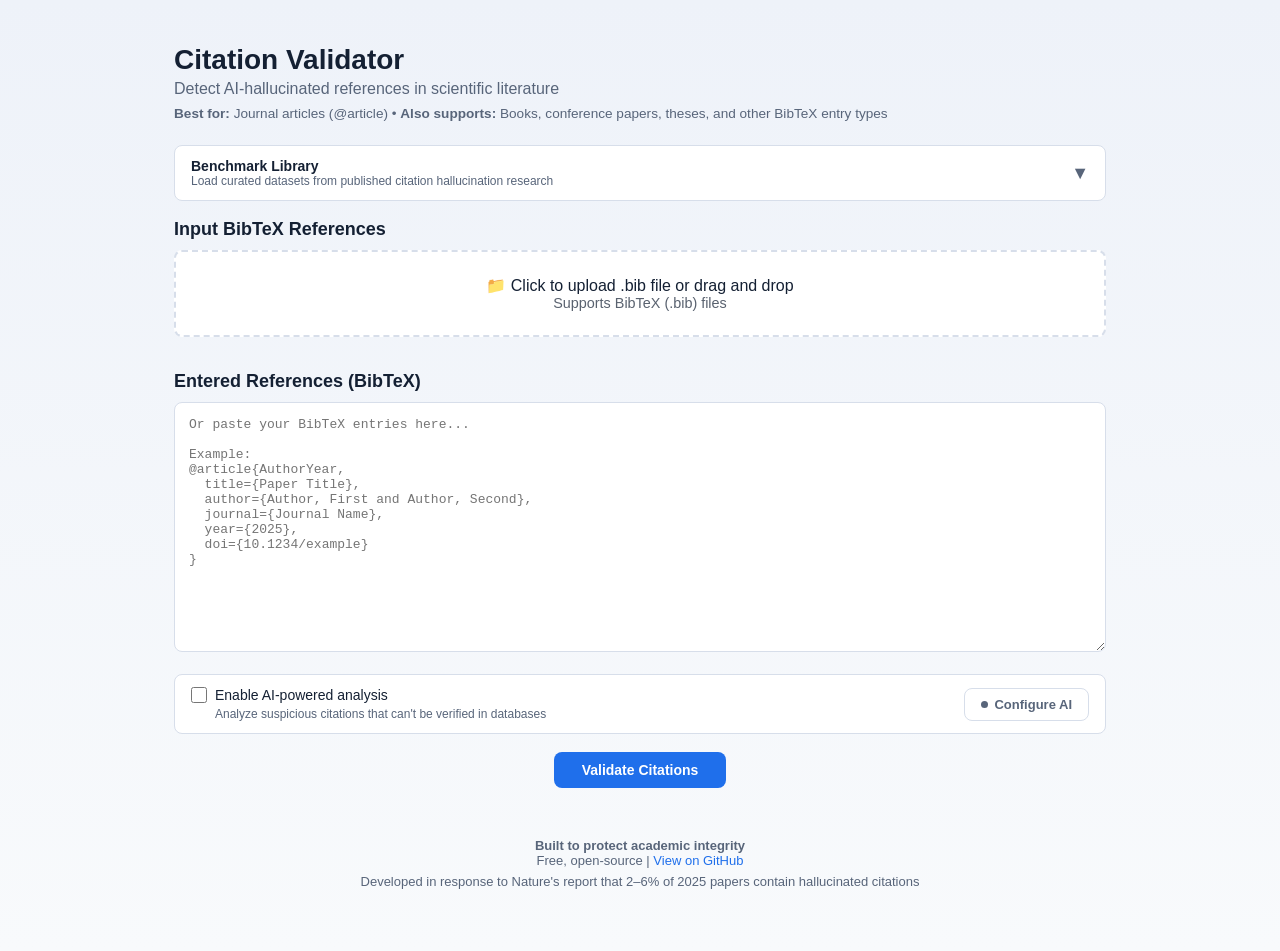
==== web/citation-validator.html @ 2ef559e7 "Clean up repository root Reorganize files into subdirectories: - docs/: ABSTRACT, RESEARCH_LOG, PROJ" ====
<!DOCTYPE html>
<html lang="en">
<head>
    <meta charset="UTF-8">
    <meta name="viewport" content="width=device-width, initial-scale=1.0">
    <title>Citation Validator - Detect AI-Hallucinated References</title>
    <style>
        :root {
            --bg: #f5f7fb;
            --card: #ffffff;
            --text: #142033;
            --muted: #58657a;
            --line: #d7deea;
            --primary: #1f6feb;
            --valid: #138a42;
            --warning: #8a5b00;
            --suspicious: #be2f2f;
            --invalid: #be2f2f;
        }
        
        * {
            margin: 0;
            padding: 0;
            box-sizing: border-box;
        }
        
        body {
            font-family: "Segoe UI", Tahoma, Geneva, Verdana, sans-serif;
            background: linear-gradient(180deg, #eef2f9 0%, #f8fafc 100%);
            color: var(--text);
            min-height: 100vh;
            padding: 20px;
        }
        
        .container {
            max-width: 980px;
            margin: 0 auto;
            padding: 24px;
        }
        
        header {
            margin-bottom: 24px;
        }
        
        header h1 {
            font-size: 28px;
            margin-bottom: 4px;
            color: var(--text);
        }
        
        header p {
            color: var(--muted);
            font-size: 1em;
        }
        
        .nature-badge {
            display: inline-block;
            background: var(--card);
            border: 1px solid var(--line);
            padding: 4px 12px;
            border-radius: 6px;
            margin-top: 8px;
            font-size: 0.85em;
            color: var(--muted);
        }
        
        .section {
            margin-bottom: 18px;
        }
        
        .section h2 {
            color: var(--text);
            margin-bottom: 10px;
            font-size: 18px;
        }
        
        textarea {
            width: 100%;
            min-height: 250px;
            padding: 14px;
            border: 1px solid var(--line);
            border-radius: 8px;
            font-family: 'Courier New', monospace;
            font-size: 13px;
            resize: vertical;
            transition: border-color 0.2s;
            background: var(--card);
        }
        
        textarea:focus {
            outline: none;
            border-color: var(--primary);
        }
        
        .file-upload {
            border: 2px dashed var(--line);
            border-radius: 8px;
            padding: 24px;
            text-align: center;
            cursor: pointer;
            transition: all 0.2s;
            margin-bottom: 14px;
            background: var(--card);
        }
        
        .file-upload:hover {
            border-color: var(--primary);
            background: #f0f4ff;
        }
        
        .file-upload input {
            display: none;
        }

        .file-status {
            margin: -6px 0 10px;
            font-size: 12px;
            color: var(--muted);
            min-height: 16px;
        }
        
        .button {
            background: var(--primary);
            color: white;
            border: none;
            padding: 10px 28px;
            border-radius: 8px;
            font-size: 14px;
            font-weight: 600;
            cursor: pointer;
            transition: background 0.2s;
        }
        
        .button:hover {
            background: #1a5cc7;
        }
        
        .button:active {
            background: #174ea6;
        }
        
        .button:disabled {
            opacity: 0.5;
            cursor: not-allowed;
        }
        
        /* AI Settings Button */
        .ai-settings-btn {
            font-size: 13px;
            font-weight: 600;
            padding: 8px 16px;
            border: 1px solid var(--line);
            border-radius: 8px;
            background: var(--card);
            color: var(--muted);
            cursor: pointer;
            transition: all 0.2s;
            display: inline-flex;
            align-items: center;
            gap: 6px;
        }
        
        .ai-settings-btn:hover {
            border-color: var(--primary);
            color: var(--primary);
        }
        
        .ai-settings-btn.ai-active {
            border-color: var(--valid);
            color: var(--valid);
            background: rgba(19,138,66,0.04);
        }
        
        .ai-dot {
            width: 7px;
            height: 7px;
            border-radius: 50%;
            background: currentColor;
            display: inline-block;
        }
        
        /* AI Settings Modal */
        .ai-modal-overlay {
            display: none;
            position: fixed;
            inset: 0;
            background: rgba(0,0,0,0.65);
            z-index: 1000;
            align-items: center;
            justify-content: center;
        }
        
        .ai-modal-overlay.open {
            display: flex;
        }
        
        .ai-modal {
            background: #1e2738;
            border: 1px solid rgba(212,168,67,0.2);
            border-radius: 16px;
            padding: 32px;
            width: 600px;
            max-width: calc(100vw - 40px);
            box-shadow: 0 24px 64px rgba(0,0,0,0.6);
            animation: modalSlideIn 0.3s ease;
        }
        
        @keyframes modalSlideIn {
            from {
                opacity: 0;
                transform: translateY(-20px);
            }
            to {
                opacity: 1;
                transform: translateY(0);
            }
        }
        
        .ai-modal h2 {
            font-family: 'Crimson Pro', serif;
            font-weight: 400;
            color: #e8dcc8;
            font-size: 1.8em;
            margin-bottom: 24px;
        }
        
        .ai-provider-cards {
            display: grid;
            grid-template-columns: repeat(2, 1fr);
            gap: 12px;
            margin-bottom: 24px;
        }
        
        .ai-provider-card {
            background: rgba(255,255,255,0.04);
            border: 2px solid rgba(255,255,255,0.08);
            border-radius: 12px;
            padding: 16px;
            cursor: pointer;
            transition: all 0.2s;
        }
        
        .ai-provider-card:hover {
            background: rgba(255,255,255,0.07);
            border-color: rgba(212,168,67,0.3);
            transform: translateY(-2px);
        }
        
        .ai-provider-card.selected {
            border-color: #d4a843;
            background: rgba(212,168,67,0.1);
        }
        
        .ai-card-title {
            font-family: 'DM Sans', sans-serif;
            font-weight: 600;
            font-size: 0.95em;
            color: #e8dcc8;
            margin-bottom: 6px;
        }
        
        .ai-card-desc {
            font-family: 'DM Sans', sans-serif;
            font-size: 0.8em;
            color: #8a8a7a;
            line-height: 1.5;
        }
        
        .ai-card-badge {
            font-family: 'DM Sans', sans-serif;
            font-size: 0.7em;
            font-weight: 600;
            letter-spacing: 0.05em;
            text-transform: uppercase;
            display: inline-block;
            padding: 4px 10px;
            border-radius: 4px;
            margin-top: 10px;
        }
        
        .ai-badge-paid {
            background: rgba(122,59,16,0.35);
            color: #d4956a;
        }
        
        .ai-badge-free {
            background: rgba(40,120,60,0.35);
            color: #7ec88a;
        }
        
        .ai-key-section {
            margin-bottom: 24px;
            display: none;
        }
        
        .ai-key-section input {
            width: 100%;
            padding: 12px 14px;
            background: rgba(255,255,255,0.06);
            border: 2px solid rgba(212,168,67,0.2);
            border-radius: 8px;
            color: #e8dcc8;
            font-family: 'Courier New', monospace;
            font-size: 0.9em;
            outline: none;
            margin-bottom: 8px;
        }
        
        .ai-key-section input:focus {
            border-color: rgba(212,168,67,0.5);
        }
        
        .ai-key-hint {
            font-family: 'DM Sans', sans-serif;
            font-size: 0.8em;
            color: #6a6a5a;
            line-height: 1.6;
        }
        
        .ai-key-hint a {
            color: #d4a843;
            text-decoration: none;
        }
        
        .ai-key-hint a:hover {
            text-decoration: underline;
        }
        
        .ai-modal-actions {
            display: flex;
            gap: 12px;
        }
        
        .ai-modal-actions button {
            font-family: 'DM Sans', sans-serif;
            font-size: 0.9em;
            font-weight: 500;
            padding: 12px 24px;
            border-radius: 8px;
            border: none;
            cursor: pointer;
            transition: all 0.2s;
        }
        
        .am-save {
            background: #d4a843;
            color: #1e2738;
            flex: 1;
        }
        
        .am-save:hover {
            background: #e0b84e;
            transform: translateY(-1px);
        }
        
        .am-cancel {
            background: rgba(255,255,255,0.08);
            color: #9a9083;
        }
        
        .am-cancel:hover {
            background: rgba(255,255,255,0.14);
        }
        
        #results {
            margin-top: 18px;
            display: none;
        }
        
        .stats {
            display: flex;
            gap: 12px;
            margin-bottom: 18px;
        }
        
        .stat-card {
            flex: 1;
            background: var(--card);
            border: 1px solid var(--line);
            padding: 14px;
            border-radius: 8px;
            text-align: center;
        }
        
        .stat-card.valid {
            border-left: 3px solid var(--valid);
        }
        
        .stat-card.warning {
            border-left: 3px solid #c09000;
        }
        
        .stat-card.suspicious {
            border-left: 3px solid #d46a00;
        }
        
        .stat-card.invalid {
            border-left: 3px solid var(--invalid);
        }
        
        .stat-value {
            font-size: 2em;
            font-weight: bold;
            margin-bottom: 2px;
            color: var(--text);
        }
        
        .stat-label {
            font-size: 13px;
            color: var(--muted);
        }
        
        .citation-item {
            background: var(--card);
            border: 1px solid var(--line);
            border-left: 3px solid var(--line);
            padding: 14px 16px;
            margin-bottom: 10px;
            border-radius: 8px;
            box-shadow: 0 1px 4px rgba(20,32,51,0.04);
        }
        
        .citation-item.valid {
            border-left-color: var(--valid);
        }
        
        .citation-item.warning {
            border-left-color: #c09000;
        }
        
        .citation-item.suspicious {
            border-left-color: #d46a00;
        }
        
        .citation-item.invalid {
            border-left-color: var(--invalid);
        }
        
        .citation-key {
            font-weight: 600;
            font-size: 15px;
            margin-bottom: 6px;
            color: var(--text);
        }
        
        .citation-status {
            display: inline-block;
            padding: 2px 8px;
            border-radius: 4px;
            font-size: 11px;
            font-weight: 600;
            text-transform: uppercase;
            letter-spacing: 0.03em;
            margin-left: 8px;
        }
        
        .citation-status.valid {
            background: rgba(19,138,66,0.1);
            color: var(--valid);
        }
        
        .citation-status.warning {
            background: rgba(138,91,0,0.1);
            color: var(--warning);
        }
        
        .citation-status.suspicious {
            background: rgba(190,47,47,0.1);
            color: var(--suspicious);
        }
        
        .citation-status.invalid {
            background: rgba(190,47,47,0.12);
            color: var(--invalid);
        }
        
        .issue-list {
            margin-top: 8px;
        }
        
        .issue-item {
            padding: 3px 0;
            font-size: 13px;
            color: var(--muted);
        }
        
        .issue-item.error {
            color: var(--invalid);
        }
        
        .issue-item.warning {
            color: var(--warning);
        }
        
        .ai-analysis {
            background: rgba(31,111,235,0.04);
            border: 1px solid rgba(31,111,235,0.15);
            padding: 10px 12px;
            border-radius: 6px;
            margin-top: 8px;
            font-size: 13px;
        }
        
        .ai-analysis strong {
            color: var(--primary);
        }
        
        #loading {
            display: none;
            text-align: center;
            padding: 30px;
        }
        
        .spinner {
            border: 3px solid var(--line);
            border-top: 3px solid var(--primary);
            border-radius: 50%;
            width: 36px;
            height: 36px;
            animation: spin 1s linear infinite;
            margin: 0 auto 14px;
        }
        
        @keyframes spin {
            0% { transform: rotate(0deg); }
            100% { transform: rotate(360deg); }
        }
        
        .export-buttons {
            margin-top: 14px;
            display: flex;
            gap: 8px;
        }
        
        .export-buttons button {
            flex: 1;
            background: var(--card);
            color: var(--primary);
            border: 1px solid var(--primary);
            font-size: 13px;
            padding: 8px 14px;
        }
        
        .export-buttons button:hover {
            background: rgba(31,111,235,0.05);
        }
        
        /* ═══════════════════════════════════════════════════════════════════ */
        /* BENCHMARK LIBRARY                                                 */
        /* ═══════════════════════════════════════════════════════════════════ */

        .bench-toggle {
            display: flex;
            align-items: center;
            justify-content: space-between;
            padding: 12px 16px;
            background: var(--card);
            border: 1px solid var(--line);
            border-radius: 8px;
            cursor: pointer;
            transition: border-color 0.2s;
            user-select: none;
        }

        .bench-toggle:hover { border-color: var(--primary); }

        .bench-toggle .bench-label {
            font-weight: 600;
            font-size: 14px;
        }

        .bench-toggle .bench-hint {
            font-size: 12px;
            color: var(--muted);
        }

        .bench-toggle .bench-arrow {
            font-size: 18px;
            transition: transform 0.2s;
            color: var(--muted);
        }

        .bench-toggle.open .bench-arrow { transform: rotate(180deg); }

        .bench-panel {
            display: none;
            border: 1px solid var(--line);
            border-top: none;
            border-radius: 0 0 8px 8px;
            background: var(--card);
            padding: 16px;
        }

        .bench-panel.open { display: block; }

        .bench-filters {
            display: flex;
            gap: 6px;
            flex-wrap: wrap;
            margin-bottom: 12px;
        }

        .bench-chip {
            font-size: 12px;
            padding: 4px 10px;
            border-radius: 12px;
            border: 1px solid var(--line);
            background: var(--card);
            cursor: pointer;
            transition: all 0.15s;
        }

        .bench-chip:hover { border-color: var(--primary); }

        .bench-chip.active {
            background: var(--primary);
            color: white;
            border-color: var(--primary);
        }

        .bench-datasets {
            display: flex;
            flex-direction: column;
            gap: 8px;
            max-height: 360px;
            overflow-y: auto;
        }

        .bench-card {
            display: flex;
            align-items: flex-start;
            gap: 10px;
            padding: 10px 12px;
            border: 1px solid var(--line);
            border-radius: 8px;
            transition: border-color 0.15s;
        }

        .bench-card:hover { border-color: var(--primary); }

        .bench-card.pending { opacity: 0.55; }

        .bench-card input[type="checkbox"] {
            margin-top: 3px;
            width: 16px;
            height: 16px;
            cursor: pointer;
            flex-shrink: 0;
        }

        .bench-card-body { flex: 1; min-width: 0; }

        .bench-card-title {
            font-weight: 600;
            font-size: 13px;
        }

        .bench-card-meta {
            font-size: 12px;
            color: var(--muted);
            margin-top: 2px;
        }

        .bench-card-desc {
            font-size: 12px;
            color: var(--muted);
            margin-top: 4px;
        }

        .bench-card-tags {
            display: flex;
            gap: 4px;
            flex-wrap: wrap;
            margin-top: 6px;
        }

        .bench-tag {
            font-size: 10px;
            padding: 1px 6px;
            border-radius: 4px;
            background: #eef2f9;
            color: var(--muted);
        }

        .bench-tag.tag-fake { background: #fde8e8; color: #be2f2f; }
        .bench-tag.tag-real { background: #e6f4ea; color: #138a42; }
        .bench-tag.tag-pending { background: #fff3e0; color: #8a5b00; }

        .bench-actions {
            display: flex;
            gap: 8px;
            margin-top: 12px;
            align-items: center;
        }

        .bench-actions .button { font-size: 13px; padding: 8px 20px; }

        .bench-selection-info {
            font-size: 12px;
            color: var(--muted);
        }

        /* ═══════════════════════════════════════════════════════════════════ */
        /* ACCURACY DASHBOARD                                                */
        /* ═══════════════════════════════════════════════════════════════════ */

        .accuracy-dashboard {
            display: none;
            margin-top: 18px;
            padding: 16px;
            background: var(--card);
            border: 1px solid var(--line);
            border-radius: 8px;
        }

        .accuracy-dashboard.open { display: block; }

        .accuracy-dashboard h3 {
            font-size: 16px;
            margin-bottom: 12px;
        }

        .confusion-matrix {
            display: grid;
            grid-template-columns: auto 1fr 1fr;
            grid-template-rows: auto 1fr 1fr;
            gap: 2px;
            max-width: 360px;
            margin: 0 auto 16px;
            font-size: 13px;
            text-align: center;
        }

        .cm-corner { background: transparent; }

        .cm-header {
            padding: 6px 10px;
            font-weight: 600;
            background: #eef2f9;
            border-radius: 4px;
        }

        .cm-cell {
            padding: 12px 10px;
            border-radius: 4px;
            font-weight: 600;
            font-size: 18px;
        }

        .cm-cell small {
            display: block;
            font-weight: 400;
            font-size: 11px;
            color: var(--muted);
            margin-top: 2px;
        }

        .cm-tp { background: #e6f4ea; color: #138a42; }
        .cm-fp { background: #fde8e8; color: #be2f2f; }
        .cm-fn { background: #fde8e8; color: #be2f2f; }
        .cm-tn { background: #e6f4ea; color: #138a42; }

        .accuracy-metrics {
            display: grid;
            grid-template-columns: repeat(auto-fit, minmax(130px, 1fr));
            gap: 10px;
            margin-top: 12px;
        }

        .acc-metric {
            text-align: center;
            padding: 10px;
            border: 1px solid var(--line);
            border-radius: 8px;
        }

        .acc-metric .acc-value {
            font-size: 22px;
            font-weight: 700;
        }

        .acc-metric .acc-label {
            font-size: 11px;
            color: var(--muted);
            margin-top: 2px;
        }

        .acc-value.good { color: #138a42; }
        .acc-value.ok { color: #8a5b00; }
        .acc-value.bad { color: #be2f2f; }

        footer {
            margin-top: 32px;
            padding: 18px;
            text-align: center;
            color: var(--muted);
            font-size: 13px;
        }
        
        footer a {
            color: var(--primary);
            text-decoration: none;
        }
        
        footer a:hover {
            text-decoration: underline;
        }
    </style>
</head>
<body>
    <div class="container">
        <header>
            <h1>Citation Validator</h1>
            <p>Detect AI-hallucinated references in scientific literature</p>
            <p style="font-size: 0.85em; color: var(--muted); margin-top: 8px;">
                <strong>Best for:</strong> Journal articles (@article) • <strong>Also supports:</strong> Books, conference papers, theses, and other BibTeX entry types
            </p>
        </header>
        
        <div class="main-content">
            <!-- ══════════ BENCHMARK LIBRARY ══════════ -->
            <div class="section">
                <div class="bench-toggle" id="benchToggle" onclick="toggleBenchPanel()">
                    <div>
                        <div class="bench-label">Benchmark Library</div>
                        <div class="bench-hint">Load curated datasets from published citation hallucination research</div>
                    </div>
                    <span class="bench-arrow">&#9660;</span>
                </div>
                <div class="bench-panel" id="benchPanel">
                    <div class="bench-filters" id="benchFilters"></div>
                    <div class="bench-datasets" id="benchDatasets"></div>
                    <div class="bench-actions">
                        <button class="button" onclick="loadSelectedDatasets()">Load Selected</button>
                        <span class="bench-selection-info" id="benchSelectionInfo">No datasets selected</span>
                    </div>
                </div>
            </div>

            <div class="section">
                <h2>Input BibTeX References</h2>
                
                <div class="file-upload" id="fileUpload">
                    <input type="file" id="fileInput" accept=".bib,.txt">
                    <p>📁 Click to upload .bib file or drag and drop</p>
                    <p style="font-size: 0.9em; opacity: 0.7;">Supports BibTeX (.bib) files</p>
                </div>
                <p class="file-status" id="fileStatus"></p>

                <h2>Entered References (BibTeX)</h2>
                
                <textarea id="bibInput" placeholder="Or paste your BibTeX entries here...

Example:
@article{AuthorYear,
  title={Paper Title},
  author={Author, First and Author, Second},
  journal={Journal Name},
  year={2025},
  doi={10.1234/example}
}"></textarea>
            </div>

            <div class="section" style="display: flex; align-items: center; justify-content: space-between; padding: 12px 16px; background: var(--card); border: 1px solid var(--line); border-radius: 8px;">
                <div>
                    <label style="display: flex; align-items: center; gap: 8px; cursor: pointer; font-size: 14px;">
                        <input type="checkbox" id="useAI" style="width: 16px; height: 16px; cursor: pointer;">
                        <span>Enable AI-powered analysis</span>
                    </label>
                    <p style="font-size: 12px; color: var(--muted); margin-top: 4px; margin-left: 24px;">
                        Analyze suspicious citations that can't be verified in databases
                    </p>
                </div>
                <button class="ai-settings-btn" id="aiBtn" onclick="openAIModal()">
                    <span class="ai-dot"></span>
                    <span id="aiBtnLabel">Configure AI</span>
                </button>
            </div>
            
            <div class="section" style="text-align: center;">
                <button class="button" onclick="validateCitations()">
                    Validate Citations
                </button>
            </div>
            
            <div id="loading">
                <div class="spinner"></div>
                <p id="loadingMessage">Validating citations... This may take a moment.</p>
            </div>
            
            <div id="results">
                <div class="section">
                    <h2>Results</h2>
                    
                    <div class="stats" id="stats"></div>
                    
                    <div class="citation-list" id="citationList"></div>
                    
                    <div class="export-buttons">
                        <button class="button" onclick="exportHTML()">Export HTML</button>
                        <button class="button" onclick="exportJSON()">Export JSON</button>
                        <button class="button" onclick="exportCSV()">Export CSV</button>
                    </div>

                    <!-- Accuracy Dashboard (shown when ground truth is available) -->
                    <div class="accuracy-dashboard" id="accuracyDashboard">
                        <h3>Accuracy vs. Ground Truth</h3>
                        <div id="confusionMatrix"></div>
                        <div class="accuracy-metrics" id="accuracyMetrics"></div>
                    </div>
                </div>
            </div>
        </div>
        
        <footer>
            <p><strong>Built to protect academic integrity</strong></p>
            <p>Free, open-source | <a href="https://github.com/OhioMathTeacher/Ohio-Journal-of-School-Mathematics" target="_blank">View on GitHub</a></p>
            <p style="margin-top: 6px;">
                Developed in response to Nature's report that 2–6% of 2025 papers contain hallucinated citations
            </p>
        </footer>
    </div>
    
    <!-- AI Settings Modal -->
    <div class="ai-modal-overlay" id="aiModalOverlay" onclick="if(event.target===this)closeAIModal()">
        <div class="ai-modal">
            <h2>AI Provider Settings</h2>
            
            <div class="ai-provider-cards">
                <div class="ai-provider-card" id="card-anthropic" onclick="selectProvider('anthropic')">
                    <div class="ai-card-title">Anthropic Claude</div>
                    <div class="ai-card-desc">Claude Sonnet 4 — Most powerful for nuanced analysis</div>
                    <div class="ai-card-badge ai-badge-paid">Paid Key</div>
                </div>
                
                <div class="ai-provider-card" id="card-gemini" onclick="selectProvider('gemini')">
                    <div class="ai-card-title">Google Gemini</div>
                    <div class="ai-card-desc">Gemini 2.5 Flash — Free tier (use personal Gmail)</div>
                    <div class="ai-card-badge ai-badge-free">Free</div>
                </div>
                
                <div class="ai-provider-card" id="card-groq" onclick="selectProvider('groq')">
                    <div class="ai-card-title">Groq (Llama 3.3)</div>
                    <div class="ai-card-desc">Fast & free — No Google account needed</div>
                    <div class="ai-card-badge ai-badge-free">Free</div>
                </div>
                
                <div class="ai-provider-card" id="card-openai" onclick="selectProvider('openai')">
                    <div class="ai-card-title">OpenAI GPT-4</div>
                    <div class="ai-card-desc">GPT-4o — Fast, accurate, widely used</div>
                    <div class="ai-card-badge ai-badge-paid">Paid Key</div>
                </div>
            </div>
            
            <div class="ai-key-section" id="aiKeySection">
                <input type="password" id="aiKeyInput" placeholder="Paste your API key here…" 
                       autocomplete="off" spellcheck="false"
                       onkeydown="if(event.key==='Enter')saveAISettings();if(event.key==='Escape')closeAIModal()">
                <div class="ai-key-hint" id="aiKeyHint">
                    🔒 Stored only in your browser • Never sent to our server • Never in source code
                </div>
            </div>
            
            <div class="ai-modal-actions">
                <button class="am-save" onclick="saveAISettings()">Save</button>
                <button class="am-cancel" onclick="closeAIModal()">Cancel</button>
            </div>
        </div>
    </div>
    
    <script>
        // ═══════════════════════════════════════════════════════════════════════════
        // BIBTEX PARSER
        // ═══════════════════════════════════════════════════════════════════════════
        
        function parseBibTeX(bibtexString) {
            const entries = [];
            const rawEntries = splitBibTeXEntries(bibtexString);

            rawEntries.forEach(rawEntry => {
                const headerMatch = rawEntry.match(/^@(\w+)\s*\{\s*([^,]+)\s*,/s);
                if (!headerMatch) return;

                const type = headerMatch[1];
                const key = headerMatch[2].trim();
                const fieldsString = rawEntry.slice(headerMatch[0].length, -1);
                const fields = parseBibTeXFields(fieldsString);

                entries.push({ type, key, fields });
            });

            return entries;
        }

        function splitBibTeXEntries(bibtexString) {
            const entries = [];
            let i = 0;

            while (i < bibtexString.length) {
                const atIndex = bibtexString.indexOf('@', i);
                if (atIndex === -1) break;

                const openBraceIndex = bibtexString.indexOf('{', atIndex);
                if (openBraceIndex === -1) break;

                let depth = 0;
                let endIndex = -1;

                for (let j = openBraceIndex; j < bibtexString.length; j++) {
                    const ch = bibtexString[j];
                    if (ch === '{') depth++;
                    if (ch === '}') {
                        depth--;
                        if (depth === 0) {
                            endIndex = j;
                            break;
                        }
                    }
                }

                if (endIndex === -1) break;
                entries.push(bibtexString.slice(atIndex, endIndex + 1));
                i = endIndex + 1;
            }

            return entries;
        }

        function parseBibTeXFields(fieldsString) {
            const fields = {};
            let i = 0;

            function skipDelimiters() {
                while (i < fieldsString.length && /[\s,]/.test(fieldsString[i])) i++;
            }

            while (i < fieldsString.length) {
                skipDelimiters();
                if (i >= fieldsString.length) break;

                const keyMatch = fieldsString.slice(i).match(/^([a-zA-Z][\w-]*)\s*=/);
                if (!keyMatch) {
                    i++;
                    continue;
                }

                const fieldName = keyMatch[1].toLowerCase();
                i += keyMatch[0].length;

                while (i < fieldsString.length && /\s/.test(fieldsString[i])) i++;
                if (i >= fieldsString.length) break;

                let value = '';

                if (fieldsString[i] === '{') {
                    i++;
                    let depth = 1;
                    const start = i;
                    while (i < fieldsString.length && depth > 0) {
                        if (fieldsString[i] === '{') depth++;
                        else if (fieldsString[i] === '}') depth--;
                        i++;
                    }
                    value = fieldsString.slice(start, i - 1).trim();
                } else if (fieldsString[i] === '"') {
                    i++;
                    const start = i;
                    while (i < fieldsString.length) {
                        if (fieldsString[i] === '"' && fieldsString[i - 1] !== '\\') break;
                        i++;
                    }
                    value = fieldsString.slice(start, i).trim();
                    i++;
                } else {
                    const start = i;
                    while (i < fieldsString.length && fieldsString[i] !== ',') i++;
                    value = fieldsString.slice(start, i).trim();
                }

                fields[fieldName] = value;
            }

            return fields;
        }
        
        // ═══════════════════════════════════════════════════════════════════════════
        // NOTE: Client-side API validation functions were removed during code review.
        // All validation is handled server-side by citation_validator.py via /validate.
        // See git history for the original client-side implementation.
        // ═══════════════════════════════════════════════════════════════════════════

        
        // ═══════════════════════════════════════════════════════════════════════════
        // AI PROVIDER MANAGEMENT
        // ═══════════════════════════════════════════════════════════════════════════
        
        const PROVIDER_KEY = 'cv_provider';
        const ANTHROPIC_KEY = 'cv_anthropic_key';
        const GEMINI_KEY = 'cv_gemini_key';
        const GROQ_KEY = 'cv_groq_key';
        const OPENAI_KEY = 'cv_openai_key';
        
        let _modalProvider = '';
        let validationRunMeta = null;

        function getProviderModelLabel(provider) {
            if (provider === 'gemini') return 'Gemini 2.5 Flash';
            if (provider === 'groq') return 'Groq Llama 3.3 70B';
            if (provider === 'openai') return 'OpenAI GPT-4o';
            if (provider === 'anthropic') return 'Anthropic Claude Sonnet 4';
            return 'None';
        }

        function formatDuration(seconds) {
            const mins = Math.floor(seconds / 60);
            const secs = Math.max(1, Math.round(seconds % 60));
            if (mins <= 0) return `~${secs}s`;
            return `~${mins}m ${secs}s`;
        }

        function estimateValidationSeconds(citationCount, useAI, provider) {
            // Deterministic validation dominates at scale; AI is applied only to flagged citations.
            const deterministicPerCitation = 0.22;
            const estimatedAiFraction = 0.18;
            const aiPerCitation = {
                gemini: 1.8,
                groq: 1.1,
                openai: 1.3,
                anthropic: 1.6
            };

            let total = citationCount * deterministicPerCitation;
            if (useAI) {
                total += citationCount * estimatedAiFraction * (aiPerCitation[provider] || 1.4);
            }
            return total;
        }

        function preflightValidationRequest(citationCount, useAI, provider) {
            // Hard stop for extreme requests in browser mode.
            const hardMaxBrowserCitations = 5000;
            if (citationCount > hardMaxBrowserCitations) {
                alert(`This request has ${citationCount} citations. For very large jobs, use the Python batch runner instead of the browser app.`);
                return false;
            }

            if (!useAI) return true;

            const softLimits = {
                gemini: 250,
                groq: 300,
                anthropic: 800,
                openai: 1000
            };
            const limit = softLimits[provider] || 300;
            const eta = formatDuration(estimateValidationSeconds(citationCount, true, provider));
            const model = getProviderModelLabel(provider);

            if (citationCount > limit) {
                const proceed = confirm(
                    `Large AI request: ${citationCount} citations with ${model}.\n\n`
                    + `Estimated runtime: ${eta}.\n`
                    + `Free-tier models may rate-limit or fail on long runs.\n\n`
                    + `Click OK to continue, or Cancel to run deterministic validation only.`
                );
                return proceed;
            }

            return true;
        }

        function updateLoadingMessage(text) {
            const el = document.getElementById('loadingMessage');
            if (el) el.textContent = text;
        }
        let validationResults = null;
        
        function getProvider() {
            return localStorage.getItem(PROVIDER_KEY) || '';
        }
        
        function getStoredKey(provider) {
            if (provider === 'anthropic') return localStorage.getItem(ANTHROPIC_KEY) || '';
            if (provider === 'gemini') return localStorage.getItem(GEMINI_KEY) || '';
            if (provider === 'groq') return localStorage.getItem(GROQ_KEY) || '';
            if (provider === 'openai') return localStorage.getItem(OPENAI_KEY) || '';
            return '';
        }
        
        function updateAIBtn() {
            const btn = document.getElementById('aiBtn');
            const label = document.getElementById('aiBtnLabel');
            const p = getProvider();
            
            if (p === 'anthropic' && getStoredKey('anthropic')) {
                btn.classList.add('ai-active');
                label.textContent = 'AI: Claude ✓';
            } else if (p === 'gemini' && getStoredKey('gemini')) {
                btn.classList.add('ai-active');
                label.textContent = 'AI: Gemini ✓';
            } else if (p === 'groq' && getStoredKey('groq')) {
                btn.classList.add('ai-active');
                label.textContent = 'AI: Groq ✓';
            } else if (p === 'openai' && getStoredKey('openai')) {
                btn.classList.add('ai-active');
                label.textContent = 'AI: OpenAI ✓';
            } else {
                btn.classList.remove('ai-active');
                label.textContent = 'Configure AI';
            }
        }
        
        function openAIModal() {
            _modalProvider = getProvider() || 'groq';
            _refreshModalCards();
            _refreshKeySection();
            document.getElementById('aiModalOverlay').classList.add('open');
            setTimeout(() => document.getElementById('aiKeyInput').focus(), 100);
        }
        
        function closeAIModal() {
            document.getElementById('aiModalOverlay').classList.remove('open');
        }
        
        function selectProvider(p) {
            _modalProvider = p;
            _refreshModalCards();
            _refreshKeySection();
            setTimeout(() => document.getElementById('aiKeyInput').focus(), 50);
        }
        
        function _refreshModalCards() {
            ['anthropic', 'gemini', 'groq', 'openai'].forEach(p => {
                document.getElementById('card-' + p).classList.toggle('selected', p === _modalProvider);
            });
        }
        
        function _refreshKeySection() {
            const section = document.getElementById('aiKeySection');
            const input = document.getElementById('aiKeyInput');
            const hint = document.getElementById('aiKeyHint');
            
            section.style.display = 'block';
            const stored = getStoredKey(_modalProvider);
            input.value = stored ? '••••••••••••••••' : '';
            
            if (_modalProvider === 'anthropic') {
                input.placeholder = 'sk-ant-…';
                hint.innerHTML = '🔒 Stored only in your browser • Never shared • Get key at <a href="https://console.anthropic.com" target="_blank">console.anthropic.com</a>';
            } else if (_modalProvider === 'gemini') {
                input.placeholder = 'AIza…';
                hint.innerHTML = '🔒 Get free key at <a href="https://aistudio.google.com/app/apikey" target="_blank">aistudio.google.com</a> — <strong style="color:#d4a843">use personal Gmail, not school account</strong>';
            } else if (_modalProvider === 'groq') {
                input.placeholder = 'gsk_…';
                hint.innerHTML = '🔒 Get free key at <a href="https://console.groq.com/keys" target="_blank">console.groq.com</a> — any email works, no Google account needed';
            } else if (_modalProvider === 'openai') {
                input.placeholder = 'sk-…';
                hint.innerHTML = '🔒 Get key at <a href="https://platform.openai.com/api-keys" target="_blank">platform.openai.com</a> — Stored only in your browser';
            }
        }
        
        function saveAISettings() {
            const val = document.getElementById('aiKeyInput').value.trim();
            localStorage.setItem(PROVIDER_KEY, _modalProvider);
            
            if (val && !val.startsWith('•')) {
                const storageKey = _modalProvider === 'anthropic' ? ANTHROPIC_KEY
                                 : _modalProvider === 'gemini' ? GEMINI_KEY
                                 : _modalProvider === 'groq' ? GROQ_KEY
                                 : OPENAI_KEY;
                localStorage.setItem(storageKey, val);
            }
            
            closeAIModal();
            updateAIBtn();
        }
        
        // ═══════════════════════════════════════════════════════════════════════════
        // AI ANALYSIS
        // ═══════════════════════════════════════════════════════════════════════════
        
        async function analyzeWithAI(citation, provider, apiKey) {
            try {
                const suspicionReasons = [
                    ...(citation.issues || []),
                    ...(citation.warnings || [])
                ].join('; ');

                const fields = citation.fields || {};
                const fieldLines = Object.entries(fields)
                    .filter(([k,v]) => v && v.trim())
                    .map(([k,v]) => `  ${k}: ${v}`)
                    .join('\n');

                // Tell the AI what our database checks actually found
                const dbStatus = citation.status || 'unknown';
                const metaFound = citation.metadata ? 'Yes' : 'No';
                const metaTitle = citation.metadata?.title || '(none)';
                const metaSource = citation.metadata?.source || 'CrossRef/OpenAlex';

                const prompt = `Analyze this academic citation and determine if it is REAL or FABRICATED.

BibTeX fields:
${fieldLines || '  (very sparse - only key and type available)'}

DATABASE VERIFICATION RESULTS:
  Status: ${dbStatus}
  Metadata found in databases: ${metaFound}
  ${metaFound === 'Yes' ? `Database title: ${metaTitle}\n  Source: ${metaSource}` : '  Checked: CrossRef, OpenAlex, Semantic Scholar — not found in any.'}

Our automated checks found these notes:
${suspicionReasons || '(none)'}

IMPORTANT INSTRUCTIONS:
- If our database checks found the paper (status=valid), it IS real. Confirm it.
- If the DOI resolved but there's a year mismatch of 1-2 years, that's normal (online vs print publication dates).
- If status=invalid because a DOI didn't resolve, that IS suspicious — real papers have working DOIs.
- If status=warning because we couldn't find it in databases, that does NOT automatically mean it's fake. Very new papers (2026), old papers (pre-2000), or niche journals may not be indexed yet.
- HOWEVER: If a citation has NO DOI and was NOT found in ANY database (CrossRef, OpenAlex, Semantic Scholar), treat that as a significant red flag. Most real published papers appear in at least one database. Increase your suspicion.
- "Not found" in one database means UNVERIFIABLE. "Not found" in ALL databases means LIKELY FABRICATED unless the paper is very new, very old, or from a non-English journal.
- When in doubt between "unable to verify" and "likely hallucinated": if zero databases matched, lean toward suspicious. If at least one partial match exists, lean toward legitimate.

Respond with JSON only:
{"is_suspicious": true/false, "confidence": 0-100, "reason": "brief explanation"}`;

                // Call Flask proxy server to bypass CORS
                const res = await fetch('/analyze', {
                    method: 'POST',
                    headers: { 'Content-Type': 'application/json' },
                    body: JSON.stringify({
                        provider: provider,
                        apiKey: apiKey,
                        prompt: prompt
                    })
                });
                
                if (!res.ok) {
                    const errBody = await res.text();
                    console.error(`Proxy server error (${res.status}):`, errBody);
                    return null;
                }
                
                const data = await res.json();
                console.log(`${provider} response:`, data);
                return data;
                
            } catch (error) {
                console.error('AI analysis failed:', error);
                return null;
            }
        }
        
        // ═══════════════════════════════════════════════════════════════════════════
        // FILE UPLOAD HANDLING
        // ═══════════════════════════════════════════════════════════════════════════
        
        const fileInput = document.getElementById('fileInput');
        const bibInput = document.getElementById('bibInput');
        const fileStatus = document.getElementById('fileStatus');

        function loadBibFile(file) {
            if (!file) return;
            const reader = new FileReader();
            reader.onload = function(e) {
                bibInput.value = e.target.result || '';
                bibInput.focus();
                fileStatus.textContent = `Loaded: ${file.name}`;
            };
            reader.onerror = function() {
                fileStatus.textContent = 'Unable to read that file. Please try another .bib file.';
            };
            reader.readAsText(file);
        }

        fileInput.addEventListener('change', function(event) {
            const file = event.target.files[0];
            loadBibFile(file);
            // Allow re-selecting the same file and still trigger change.
            event.target.value = '';
        });
        
        const fileUpload = document.getElementById('fileUpload');
        fileUpload.addEventListener('dragover', (e) => {
            e.preventDefault();
            fileUpload.style.background = '#f8f9ff';
        });
        
        fileUpload.addEventListener('dragleave', () => {
            fileUpload.style.background = '';
        });
        
        fileUpload.addEventListener('drop', (e) => {
            e.preventDefault();
            fileUpload.style.background = '';
            const file = e.dataTransfer.files[0];
            loadBibFile(file);
        });
        
        fileUpload.addEventListener('click', () => {
            fileInput.click();
        });
        
        // ═══════════════════════════════════════════════════════════════════════════
        // MAIN VALIDATION WORKFLOW
        // ═══════════════════════════════════════════════════════════════════════════
        
        async function validateCitations() {
            const bibText = document.getElementById('bibInput').value.trim();
            if (!bibText) {
                alert('Please paste BibTeX or upload a file');
                return;
            }
            
            const useAI = document.getElementById('useAI').checked;
            const provider = getProvider();
            const apiKey = getStoredKey(provider);
            
            if (useAI && (!provider || !apiKey)) {
                openAIModal();
                alert('Please configure an AI provider first');
                return;
            }

            const citationCount = parseBibTeX(bibText).length;
            if (citationCount === 0) {
                alert('No BibTeX entries were detected.');
                return;
            }

            if (!preflightValidationRequest(citationCount, useAI, provider)) {
                return;
            }

            const estimatedSeconds = estimateValidationSeconds(citationCount, useAI, provider);
            validationRunMeta = {
                started_at: new Date().toISOString(),
                citation_count: citationCount,
                ai_enabled: useAI,
                ai_provider: useAI ? provider : null,
                ai_model: useAI ? getProviderModelLabel(provider) : 'None',
                estimated_duration_seconds: Math.round(estimatedSeconds)
            };
            
            // Show loading
            document.getElementById('loading').style.display = 'block';
            document.getElementById('results').style.display = 'none';
            updateLoadingMessage(`Validating ${citationCount} citations (${formatDuration(estimatedSeconds)} estimated)...`);
            
            try {
                const response = await fetch('/validate', {
                    method: 'POST',
                    headers: { 'Content-Type': 'application/json' },
                    body: JSON.stringify({ bibtex: bibText })
                });

                const data = await response.json();
                if (!response.ok || data.error) {
                    throw new Error(data.error || `Validation request failed (${response.status})`);
                }

                updateLoadingMessage('Deterministic validation finished.');
                validationResults = {
                    ...data,
                    run_info: {
                        ...validationRunMeta,
                        deterministic_completed_at: new Date().toISOString()
                    }
                };
                displayResults(validationResults);
                renderAccuracyDashboard(validationResults.details);
                
                // AI analysis if enabled
                if (useAI) {
                    const aiTargets = data.details.filter(r => ['suspicious', 'invalid', 'warning'].includes(r.status));
                    const total = aiTargets.length;
                    let done = 0;

                    for (const result of aiTargets) {
                        updateLoadingMessage(`Running AI analysis ${done + 1}/${total}...`);
                        result.ai_analysis = await analyzeWithAI(result, provider, apiKey);
                        done++;

                        // Let results trickle in while AI runs.
                        if (done === total || done % 3 === 0) {
                            displayResults(validationResults);
                        }
                    }

                    if (validationResults.run_info) {
                        validationResults.run_info.ai_completed_at = new Date().toISOString();
                    }
                }

                if (validationResults.run_info) {
                    validationResults.run_info.completed_at = new Date().toISOString();
                }

                validationResults = validationResults || data;
                displayResults(validationResults);
                renderAccuracyDashboard(validationResults.details);

            } catch (error) {
                alert('Validation failed: ' + error.message);
            } finally {
                document.getElementById('loading').style.display = 'none';
            }
        }

        function buildReportMetadataRows() {
            const info = validationResults?.run_info || {};
            const generatedAt = new Date().toISOString();
            const model = info.ai_model || 'None';
            const provider = info.ai_provider || 'None';
            const aiEnabled = info.ai_enabled ? 'Yes' : 'No';
            const count = info.citation_count || (validationResults?.details?.length || 0);

            return {
                generatedAt,
                model,
                provider,
                aiEnabled,
                count
            };
        }

        function slugifyForFilename(value) {
            return String(value || 'none')
                .toLowerCase()
                .replace(/[^a-z0-9]+/g, '-')
                .replace(/^-+|-+$/g, '')
                .slice(0, 40) || 'none';
        }

        function compactTimestamp(isoString) {
            const d = isoString ? new Date(isoString) : new Date();
            if (Number.isNaN(d.getTime())) {
                return new Date().toISOString().replace(/[-:]/g, '').replace(/\.\d{3}Z$/, 'Z');
            }
            return d.toISOString().replace(/[-:]/g, '').replace(/\.\d{3}Z$/, 'Z');
        }

        function buildExportFilename(ext) {
            const meta = buildReportMetadataRows();
            const ts = compactTimestamp(meta.generatedAt);
            const provider = slugifyForFilename(meta.provider);
            const model = slugifyForFilename(meta.model);
            const count = Number(meta.count || 0);
            return `citation-report-${ts}-${provider}-${model}-${count}c.${ext}`;
        }
        
        function displayResults(data) {
            document.getElementById('results').style.display = 'block';
            
            // Update stats
            const stats = document.getElementById('stats');
            stats.innerHTML = `
                <div class="stat-card valid">
                    <div class="stat-value">${data.valid}</div>
                    <div class="stat-label">✓ Valid</div>
                </div>
                <div class="stat-card warning">
                    <div class="stat-value">${data.warnings}</div>
                    <div class="stat-label">⚠ Warnings</div>
                </div>
                <div class="stat-card suspicious">
                    <div class="stat-value">${data.suspicious}</div>
                    <div class="stat-label">⚠⚠ Suspicious</div>
                </div>
                <div class="stat-card invalid">
                    <div class="stat-value">${data.invalid}</div>
                    <div class="stat-label">✗ Invalid</div>
                </div>
            `;
            
            // Display citations
            const citationList = document.getElementById('citationList');
            citationList.innerHTML = '<h3>Citation Details</h3>';
            
            data.details.forEach(citation => {
                const div = document.createElement('div');
                div.className = `citation-item ${citation.status}`;
                
                let html = `
                    <div class="citation-key">
                        ${citation.key}
                        <span class="citation-status ${citation.status}">${citation.status.toUpperCase()}</span>
                    </div>
                `;
                
                if (citation.issues && citation.issues.length > 0) {
                    html += '<div class="issue-list">';
                    citation.issues.forEach(issue => {
                        html += `<div class="issue-item error">✗ ${issue}</div>`;
                    });
                    html += '</div>';
                }
                
                if (citation.warnings && citation.warnings.length > 0) {
                    html += '<div class="issue-list">';
                    citation.warnings.forEach(warning => {
                        html += `<div class="issue-item warning">⚠ ${warning}</div>`;
                    });
                    html += '</div>';
                }
                
                if (citation.ai_analysis) {
                    const ai = citation.ai_analysis;
                    html += `
                        <div class="ai-analysis">
                            <strong>🤖 AI Analysis:</strong>
                            ${ai.is_suspicious ? 
                                `LIKELY HALLUCINATED (${ai.confidence}% confidence)` :
                                `Appears legitimate (${ai.confidence}% confidence)`
                            }<br>
                            <em>${ai.reason}</em>
                        </div>
                    `;
                }
                
                div.innerHTML = html;
                citationList.appendChild(div);
            });
            
            document.getElementById('results').scrollIntoView({ behavior: 'smooth' });
        }
        
        // ═══════════════════════════════════════════════════════════════════════════
        // EXPORT FUNCTIONS
        // ═══════════════════════════════════════════════════════════════════════════
        
        function exportHTML() {
            const html = document.getElementById('results').innerHTML;
            const meta = buildReportMetadataRows();
            const blob = new Blob([`
                <!DOCTYPE html>
                <html>
                <head>
                    <title>Citation Validation Report</title>
                    <style>${document.querySelector('style').textContent}</style>
                </head>
                <body>
                    <div class="container">
                        <header><h1>Citation Validation Report</h1></header>
                        <p><strong>Generated:</strong> ${meta.generatedAt}</p>
                        <p><strong>AI Enabled:</strong> ${meta.aiEnabled}</p>
                        <p><strong>AI Provider:</strong> ${meta.provider}</p>
                        <p><strong>AI Model:</strong> ${meta.model}</p>
                        <p><strong>Citation Count:</strong> ${meta.count}</p>
                        <div class="main-content">${html}</div>
                    </div>
                </body>
                </html>
            `], { type: 'text/html' });
            downloadFile(blob, buildExportFilename('html'));
        }
        
        function exportJSON() {
            const payload = {
                ...(validationResults || {}),
                export_metadata: buildReportMetadataRows()
            };
            const blob = new Blob([JSON.stringify(payload, null, 2)], { type: 'application/json' });
            downloadFile(blob, buildExportFilename('json'));
        }
        
        function exportCSV() {
            const meta = buildReportMetadataRows();
            let csv = 'ReportGeneratedAt,AIEnabled,AIProvider,AIModel,CitationCount\n';
            csv += `"${meta.generatedAt}","${meta.aiEnabled}","${meta.provider}","${meta.model}","${meta.count}"\n\n`;
            csv += 'Key,Status,Issues,Warnings\n';
            validationResults.details.forEach(citation => {
                const issues = citation.issues ? citation.issues.join('; ') : '';
                const warnings = citation.warnings ? citation.warnings.join('; ') : '';
                csv += `"${citation.key}","${citation.status}","${issues}","${warnings}"\n`;
            });
            const blob = new Blob([csv], { type: 'text/csv' });
            downloadFile(blob, buildExportFilename('csv'));
        }
        
        function downloadFile(blob, filename) {
            const url = URL.createObjectURL(blob);
            const a = document.createElement('a');
            a.href = url;
            a.download = filename;
            document.body.appendChild(a);
            a.click();
            document.body.removeChild(a);
            URL.revokeObjectURL(url);
        }
        
        // ═══════════════════════════════════════════════════════════════════════════
        // BENCHMARK LIBRARY
        // ═══════════════════════════════════════════════════════════════════════════

        let benchManifest = [];
        let benchSelectedIds = new Set();
        let benchActiveFilter = 'all';
        // Ground truth metadata keyed by dataset id → { citeKey: { ground_truth: ... } }
        let benchGroundTruth = {};

        function toggleBenchPanel() {
            const toggle = document.getElementById('benchToggle');
            const panel = document.getElementById('benchPanel');
            toggle.classList.toggle('open');
            panel.classList.toggle('open');

            // Load manifest on first open
            if (panel.classList.contains('open') && benchManifest.length === 0) {
                loadBenchManifest();
            }
        }

        async function loadBenchManifest() {
            try {
                // Try relative path (works on GitHub Pages and local file:// with same structure)
                const response = await fetch('datasets/manifest.json');
                if (!response.ok) throw new Error('manifest not found');
                benchManifest = await response.json();
            } catch (e) {
                // Fallback: embed the manifest inline if fetch fails (e.g., strict CORS on file://)
                benchManifest = getEmbeddedManifest();
            }
            renderBenchFilters();
            renderBenchDatasets();
        }

        function getEmbeddedManifest() {
            // Fallback manifest for when fetch isn't available (file:// protocol).
            // Mirrors datasets/manifest.json — keep in sync.
            return [
                { id: "ojsm-real-arxiv", name: "Real arXiv CS Citations (2024)", authors: "OJSM Test Suite", description: "285 real citations from two 2024 arXiv CS papers.", citation_count: 285, ground_truth: "valid", tags: ["real", "arxiv", "cs"], bib_files: ["test_citations/real_citations/arxiv_cs_2024/arxiv_2604.05875.bib", "test_citations/real_citations/arxiv_cs_2024/arxiv_2604.05952.bib"] },
                { id: "ojsm-real-crossref", name: "Real CrossRef Random Sample", authors: "OJSM Test Suite", description: "100 real citations from CrossRef random API sample.", citation_count: 100, ground_truth: "valid", tags: ["real", "crossref", "multidisciplinary"], bib_files: ["test_citations/real_citations/crossref_random/crossref_sample_0001.bib", "test_citations/real_citations/crossref_random/crossref_sample_0002.bib"] },
                { id: "ojsm-fake-frankenstein", name: "Frankenstein Citations", authors: "OJSM Test Suite", description: "100 synthetic fakes: real author + real journal + fabricated title.", citation_count: 100, ground_truth: "invalid", fabrication_type: "frankenstein", tags: ["fake", "frankenstein", "synthetic"], bib_files: ["test_citations/false_negative_tests/frankenstein/frankenstein_0001.bib", "test_citations/false_negative_tests/frankenstein/frankenstein_0002.bib"] },
                { id: "ojsm-fake-stolen-doi", name: "Stolen DOI Citations", authors: "OJSM Test Suite", description: "100 synthetic fakes: real DOI + completely wrong metadata.", citation_count: 100, ground_truth: "invalid", fabrication_type: "stolen_doi", tags: ["fake", "stolen_doi", "synthetic"], bib_files: ["test_citations/false_negative_tests/stolen_doi/stolen_doi_0001.bib", "test_citations/false_negative_tests/stolen_doi/stolen_doi_0002.bib"] },
                { id: "ojsm-fake-plausible", name: "Plausible Fake Citations", authors: "OJSM Test Suite", description: "100 synthetic fakes: entirely fabricated but realistic-looking.", citation_count: 100, ground_truth: "invalid", fabrication_type: "plausible", tags: ["fake", "plausible", "synthetic"], bib_files: ["test_citations/false_negative_tests/plausible/plausible_0001.bib", "test_citations/false_negative_tests/plausible/plausible_0002.bib"] },
                { id: "ojsm-fake-nonsense", name: "Nonsense Citations", authors: "OJSM Test Suite", description: "100 synthetic fakes: obviously wrong (future years, fake DOIs).", citation_count: 100, ground_truth: "invalid", fabrication_type: "nonsense", tags: ["fake", "nonsense", "synthetic"], bib_files: ["test_citations/false_negative_tests/nonsense/nonsense_0001.bib", "test_citations/false_negative_tests/nonsense/nonsense_0002.bib"] },
                { id: "nature-article-refs", name: "Nature Article References", authors: "Nature (April 2026)", description: "10 references cited by the Nature article. Tests sparse metadata handling.", citation_count: 10, ground_truth: "valid", tags: ["real", "nature", "sparse"], bib_files: ["datasets/nature-article/refs.bib"], metadata_file: "datasets/nature-article/metadata.json" },
                { id: "nature-frankenstein-examples", name: "Nature — Frankenstein Examples", authors: "Linardon et al. (2025) via Nature", description: "GPT-4o fabricated citation from Nature article. Real author + real journal + fake paper.", citation_count: 1, ground_truth: "invalid", fabrication_type: "frankenstein", tags: ["fake", "frankenstein", "nature", "gpt4o"], bib_files: ["datasets/nature-article-examples/frankenstein_examples.bib"], metadata_file: "datasets/nature-article-examples/metadata.json" },
                { id: "compound-deception-ansari", name: "Compound Deception — NeurIPS 2025", authors: "Ansari (2026)", arxiv: "2602.05930", description: "ansari100 seed subset: 100 hallucination examples from the public GPTZero table referenced by Ansari (2026).", citation_count: 100, ground_truth: "invalid", tags: ["fake", "neurips", "real-world", "taxonomy"], bib_files: ["datasets/compound-deception-ansari/ansari100.bib"], metadata_file: "datasets/compound-deception-ansari/metadata.json", status: "seed", source_url: "https://arxiv.org/abs/2602.05930" },
                { id: "hallucitation-sakai", name: "HalluCitation — ACL/NAACL/EMNLP", authors: "Sakai et al. (2026)", arxiv: "2601.18724", description: "~300 papers with hallucinated references from NLP conferences.", citation_count: 300, ground_truth: "invalid", tags: ["fake", "nlp", "real-world"], status: "pending", source_url: "https://arxiv.org/abs/2601.18724" },
                { id: "bibtex-hallucinations-rao", name: "BibTeX Hallucinations Benchmark", authors: "Rao & Callison-Burch (2026)", arxiv: "2604.03159", description: "931-paper benchmark with ~23K field-level observations.", citation_count: 931, ground_truth: "mixed", tags: ["benchmark", "field-level", "multi-domain"], status: "pending", source_url: "https://arxiv.org/abs/2604.03159" },
                { id: "ghostcite-real-corpus", name: "GhostCite — Real Paper Citations", authors: "CiteVerifier team (2026)", arxiv: "2602.06718", description: "Sample from 2.2M real citations (2020-2025).", citation_count: 500, ground_truth: "valid", tags: ["real", "large-scale"], status: "pending", source_url: "https://arxiv.org/abs/2602.06718" },
                { id: "mysterious-citations-bienz", name: "Mysterious Citations — HPC", authors: "Bienz et al. (2026)", arxiv: "2602.05867", description: "HPC conference citations 2021 vs 2025. Source of Nature's 2-6%.", citation_count: null, ground_truth: "mixed", tags: ["real-world", "hpc"], status: "pending", source_url: "https://arxiv.org/abs/2602.05867" },
                { id: "citeaudit-benchmark", name: "CiteAudit — Human-Validated Benchmark", authors: "CiteAudit team (2026)", arxiv: "2602.23452", description: "9,442 citations (6,475 real + 2,967 fake) with human-validated labels. Multi-domain.", citation_count: 9442, ground_truth: "mixed", tags: ["benchmark", "human-validated", "multi-domain", "large-scale"], status: "pending", source_url: "https://arxiv.org/abs/2602.23452" }
            ];
        }

        function renderBenchFilters() {
            const filters = [
                { key: 'all', label: 'All' },
                { key: 'real', label: 'Real Citations' },
                { key: 'fake', label: 'Fake Citations' },
                { key: 'benchmark', label: 'Benchmarks' },
                { key: 'available', label: 'Available Now' },
                { key: 'pending', label: 'Coming Soon' }
            ];

            const container = document.getElementById('benchFilters');
            container.innerHTML = filters.map(f =>
                `<span class="bench-chip ${benchActiveFilter === f.key ? 'active' : ''}" onclick="setBenchFilter('${f.key}')">${f.label}</span>`
            ).join('');
        }

        function setBenchFilter(key) {
            benchActiveFilter = key;
            renderBenchFilters();
            renderBenchDatasets();
        }

        function filterDatasets() {
            return benchManifest.filter(ds => {
                if (benchActiveFilter === 'all') return true;
                if (benchActiveFilter === 'available') return ds.status !== 'pending';
                if (benchActiveFilter === 'pending') return ds.status === 'pending';
                if (benchActiveFilter === 'real') return ds.ground_truth === 'valid';
                if (benchActiveFilter === 'fake') return ds.ground_truth === 'invalid';
                if (benchActiveFilter === 'benchmark') return (ds.tags || []).includes('benchmark') || ds.ground_truth === 'mixed';
                return true;
            });
        }

        function renderBenchDatasets() {
            const container = document.getElementById('benchDatasets');
            const datasets = filterDatasets();

            if (datasets.length === 0) {
                container.innerHTML = '<p style="color:var(--muted);font-size:13px;padding:12px;">No datasets match this filter.</p>';
                return;
            }

            container.innerHTML = datasets.map(ds => {
                const isPending = ds.status === 'pending' || (!ds.bib_files && !ds.bib_file);
                const checked = benchSelectedIds.has(ds.id) ? 'checked' : '';
                const tags = (ds.tags || []).map(t => {
                    const cls = ['fake','frankenstein','stolen_doi','plausible','nonsense'].includes(t) ? 'tag-fake'
                              : t === 'real' ? 'tag-real'
                              : isPending ? 'tag-pending' : '';
                    return `<span class="bench-tag ${cls}">${t}</span>`;
                }).join('');

                const countLabel = ds.citation_count ? `${ds.citation_count} citations` : 'TBD';
                const pendingTag = isPending ? '<span class="bench-tag tag-pending">data not yet available</span>' : '';
                const arxivLink = ds.arxiv ? ` &middot; <a href="https://arxiv.org/abs/${ds.arxiv}" target="_blank" style="font-size:11px;color:var(--primary);" onclick="event.stopPropagation()">arXiv:${ds.arxiv}</a>` : '';

                return `
                    <div class="bench-card ${isPending ? 'pending' : ''}">
                        <input type="checkbox" ${checked} ${isPending ? 'disabled' : ''} onchange="toggleBenchDataset('${ds.id}', this.checked)">
                        <div class="bench-card-body">
                            <div class="bench-card-title">${ds.name}</div>
                            <div class="bench-card-meta">${ds.authors} &middot; ${countLabel}${arxivLink}</div>
                            <div class="bench-card-desc">${ds.description}</div>
                            <div class="bench-card-tags">${tags}${pendingTag}</div>
                        </div>
                    </div>
                `;
            }).join('');

            updateBenchSelectionInfo();
        }

        function toggleBenchDataset(id, checked) {
            if (checked) benchSelectedIds.add(id);
            else benchSelectedIds.delete(id);
            updateBenchSelectionInfo();
        }

        function updateBenchSelectionInfo() {
            const info = document.getElementById('benchSelectionInfo');
            if (benchSelectedIds.size === 0) {
                info.textContent = 'No datasets selected';
                return;
            }

            let totalCitations = 0;
            let realCount = 0;
            let fakeCount = 0;
            benchSelectedIds.forEach(id => {
                const ds = benchManifest.find(d => d.id === id);
                if (!ds) return;
                totalCitations += ds.citation_count || 0;
                if (ds.ground_truth === 'valid') realCount += ds.citation_count || 0;
                else if (ds.ground_truth === 'invalid') fakeCount += ds.citation_count || 0;
            });

            const parts = [`${benchSelectedIds.size} dataset${benchSelectedIds.size > 1 ? 's' : ''}`, `${totalCitations} citations`];
            if (realCount > 0 && fakeCount > 0) parts.push(`${realCount} real + ${fakeCount} fake`);
            else if (realCount > 0) parts.push(`all real`);
            else if (fakeCount > 0) parts.push(`all fake`);
            info.textContent = parts.join(' · ');
        }

        async function loadSelectedDatasets() {
            if (benchSelectedIds.size === 0) {
                alert('Select at least one dataset to load.');
                return;
            }

            let combinedBib = '';
            benchGroundTruth = {};

            for (const id of benchSelectedIds) {
                const ds = benchManifest.find(d => d.id === id);
                if (!ds || ds.status === 'pending' || (!ds.bib_files && !ds.bib_file)) continue;

                // Load the .bib content
                const bibContent = await fetchDatasetBib(ds);
                if (!bibContent) continue;

                combinedBib += `% === Dataset: ${ds.name} ===\n${bibContent}\n\n`;

                // Load per-citation metadata if available
                const meta = await fetchDatasetMetadata(ds);
                const metaMap = meta?.citations || meta;

                // Parse the BibTeX to extract cite keys, then assign ground truth
                const entries = parseBibTeX(bibContent);
                for (const entry of entries) {
                    if (metaMap && metaMap[entry.key]) {
                        // Per-citation ground truth from metadata file
                        benchGroundTruth[entry.key] = {
                            ground_truth: metaMap[entry.key].ground_truth || ds.ground_truth,
                            dataset_id: id,
                            dataset_name: ds.name,
                            ...metaMap[entry.key]
                        };
                    } else {
                        // Dataset-level ground truth applied to each citation
                        benchGroundTruth[entry.key] = {
                            ground_truth: ds.ground_truth,
                            dataset_id: id,
                            dataset_name: ds.name
                        };
                    }
                }
            }

            if (!combinedBib.trim()) {
                alert('Could not load BibTeX data. The selected datasets may not have .bib files available yet.');
                return;
            }

            const gtCount = Object.keys(benchGroundTruth).length;
            const validCount = Object.values(benchGroundTruth).filter(g => g.ground_truth === 'valid').length;
            const invalidCount = Object.values(benchGroundTruth).filter(g => g.ground_truth === 'invalid').length;

            // Insert into the textarea
            const textarea = document.getElementById('bibInput');
            if (textarea.value.trim()) {
                const append = confirm('There is already BibTeX content in the editor.\n\nOK = Append benchmark data\nCancel = Replace with benchmark data');
                if (append) {
                    textarea.value += '\n\n' + combinedBib;
                } else {
                    textarea.value = combinedBib;
                }
            } else {
                textarea.value = combinedBib;
            }

            const gtSummary = gtCount > 0 ? ` (ground truth: ${validCount} real, ${invalidCount} fake)` : '';
            document.getElementById('fileStatus').textContent = `Loaded ${benchSelectedIds.size} dataset(s)${gtSummary}`;
            textarea.focus();
            textarea.scrollIntoView({ behavior: 'smooth', block: 'center' });
        }

        async function fetchDatasetBib(ds) {
            // Support both single bib_file (legacy) and bib_files array
            const files = ds.bib_files || (ds.bib_file ? [ds.bib_file] : []);
            if (files.length === 0) return null;

            let combined = '';
            for (const bibPath of files) {
                // Try the path directly (relative to HTML file), then under datasets/
                const candidates = [bibPath, `datasets/${bibPath}`];
                for (const path of candidates) {
                    try {
                        const resp = await fetch(path);
                        if (resp.ok) {
                            combined += (await resp.text()) + '\n\n';
                            break;
                        }
                    } catch (e) { /* try next */ }
                }
            }
            return combined || null;
        }

        async function fetchDatasetMetadata(ds) {
            const metaPath = ds.metadata_file;
            if (!metaPath) return null;

            const paths = [
                `datasets/${metaPath}`,
                metaPath
            ];

            for (const path of paths) {
                try {
                    const resp = await fetch(path);
                    if (resp.ok) return await resp.json();
                } catch (e) { /* try next */ }
            }
            return null;
        }

        // ═══════════════════════════════════════════════════════════════════════════
        // ACCURACY DASHBOARD (Tier 2)
        // ═══════════════════════════════════════════════════════════════════════════

        function computeAccuracy(validationDetails) {
            if (Object.keys(benchGroundTruth).length === 0) return null;

            let tp = 0, tn = 0, fp = 0, fn = 0, skipped = 0;

            for (const citation of validationDetails) {
                const gt = benchGroundTruth[citation.key];
                if (!gt || !gt.ground_truth || gt.ground_truth === 'mixed') {
                    skipped++;
                    continue;
                }

                const expected = gt.ground_truth;  // 'valid' or 'invalid'
                const isFlagged = citation.status === 'suspicious' || citation.status === 'invalid';

                if (expected === 'valid') {
                    if (!isFlagged) tp++;
                    else fp++;
                } else if (expected === 'invalid') {
                    if (isFlagged) tn++;
                    else fn++;
                } else {
                    skipped++;
                }
            }

            const total = tp + tn + fp + fn;
            if (total === 0) return null;

            const accuracy = (tp + tn) / total;
            const precision = (tp + fp) > 0 ? tp / (tp + fp) : 0;
            const recall = (tp + fn) > 0 ? tp / (tp + fn) : 0;
            const f1 = (precision + recall) > 0 ? 2 * precision * recall / (precision + recall) : 0;
            const fpr = (fp + tn) > 0 ? fp / (fp + tn) : 0;
            const fnr = (fn + tp) > 0 ? fn / (fn + tp) : 0;

            return { tp, tn, fp, fn, total, skipped, accuracy, precision, recall, f1, fpr, fnr };
        }

        function renderAccuracyDashboard(validationDetails) {
            const acc = computeAccuracy(validationDetails);
            const dashboard = document.getElementById('accuracyDashboard');

            if (!acc) {
                dashboard.classList.remove('open');
                return;
            }

            dashboard.classList.add('open');

            // Confusion matrix
            document.getElementById('confusionMatrix').innerHTML = `
                <div class="confusion-matrix">
                    <div class="cm-corner"></div>
                    <div class="cm-header">Predicted Valid</div>
                    <div class="cm-header">Predicted Flagged</div>

                    <div class="cm-header">Actually Valid</div>
                    <div class="cm-cell cm-tp">${acc.tp}<small>True Positive</small></div>
                    <div class="cm-cell cm-fp">${acc.fp}<small>False Positive</small></div>

                    <div class="cm-header">Actually Fake</div>
                    <div class="cm-cell cm-fn">${acc.fn}<small>False Negative</small></div>
                    <div class="cm-cell cm-tn">${acc.tn}<small>True Negative</small></div>
                </div>
                ${acc.skipped > 0 ? `<p style="text-align:center;font-size:12px;color:var(--muted);">${acc.skipped} citation(s) skipped (no ground truth available)</p>` : ''}
            `;

            // Metrics
            function rateClass(value, goodBelow, badAbove) {
                if (value <= goodBelow) return 'good';
                if (value >= badAbove) return 'bad';
                return 'ok';
            }

            function pct(v) { return (v * 100).toFixed(1) + '%'; }

            document.getElementById('accuracyMetrics').innerHTML = `
                <div class="acc-metric">
                    <div class="acc-value ${rateClass(1 - acc.accuracy, 0.08, 0.2)}">${pct(acc.accuracy)}</div>
                    <div class="acc-label">Accuracy</div>
                </div>
                <div class="acc-metric">
                    <div class="acc-value ${rateClass(1 - acc.f1, 0.08, 0.2)}">${pct(acc.f1)}</div>
                    <div class="acc-label">F1 Score</div>
                </div>
                <div class="acc-metric">
                    <div class="acc-value ${rateClass(1 - acc.precision, 0.05, 0.15)}">${pct(acc.precision)}</div>
                    <div class="acc-label">Precision</div>
                </div>
                <div class="acc-metric">
                    <div class="acc-value ${rateClass(1 - acc.recall, 0.1, 0.25)}">${pct(acc.recall)}</div>
                    <div class="acc-label">Recall</div>
                </div>
                <div class="acc-metric">
                    <div class="acc-value ${rateClass(acc.fpr, 0.05, 0.15)}">${pct(acc.fpr)}</div>
                    <div class="acc-label">False Positive Rate</div>
                </div>
                <div class="acc-metric">
                    <div class="acc-value ${rateClass(acc.fnr, 0.1, 0.25)}">${pct(acc.fnr)}</div>
                    <div class="acc-label">False Negative Rate</div>
                </div>
            `;
        }

        // Initialize on page load
        window.addEventListener('DOMContentLoaded', function() {
            updateAIBtn();
        });
    </script>
</body>
</html>
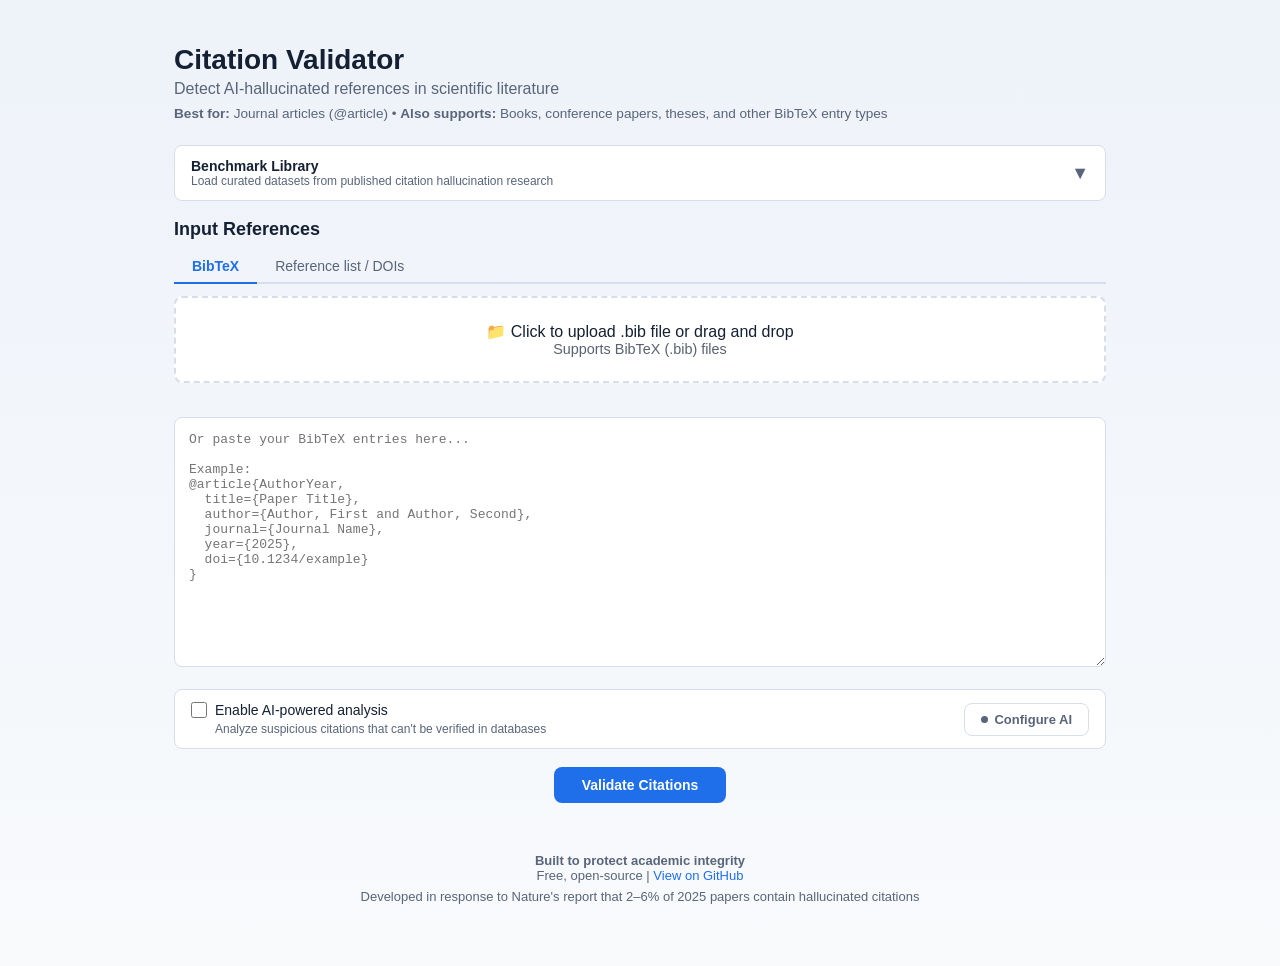
==== commit 2dd73818: "feat(applet): add Reference list / DOIs input tab Adds a second input mode alongside the existing Bi" ====
--- a/web/citation-validator.html
+++ b/web/citation-validator.html
@@ -91,7 +91,37 @@
             outline: none;
             border-color: var(--primary);
         }
-        
+
+        .input-tabs {
+            display: flex;
+            gap: 0;
+            border-bottom: 2px solid var(--line);
+            margin-bottom: 12px;
+        }
+        .input-tab-btn {
+            padding: 8px 18px;
+            border: none;
+            background: none;
+            cursor: pointer;
+            font-size: 14px;
+            color: var(--muted);
+            border-bottom: 2px solid transparent;
+            margin-bottom: -2px;
+            transition: color 0.15s, border-color 0.15s;
+        }
+        .input-tab-btn.active {
+            color: var(--primary);
+            border-bottom-color: var(--primary);
+            font-weight: 600;
+        }
+        .input-tab-btn:hover:not(.active) { color: var(--text); }
+        .doi-status {
+            font-size: 13px;
+            color: var(--muted);
+            margin-top: 6px;
+            min-height: 18px;
+        }
+
         .file-upload {
             border: 2px dashed var(--line);
             border-radius: 8px;
@@ -838,18 +868,21 @@
             </div>
 
             <div class="section">
-                <h2>Input BibTeX References</h2>
-                
-                <div class="file-upload" id="fileUpload">
-                    <input type="file" id="fileInput" accept=".bib,.txt">
-                    <p>📁 Click to upload .bib file or drag and drop</p>
-                    <p style="font-size: 0.9em; opacity: 0.7;">Supports BibTeX (.bib) files</p>
-                </div>
-                <p class="file-status" id="fileStatus"></p>
-
-                <h2>Entered References (BibTeX)</h2>
-                
-                <textarea id="bibInput" placeholder="Or paste your BibTeX entries here...
+                <h2>Input References</h2>
+
+                <div class="input-tabs">
+                    <button class="input-tab-btn active" id="tabBibtex" onclick="switchInputTab('bibtex')">BibTeX</button>
+                    <button class="input-tab-btn" id="tabDoi" onclick="switchInputTab('doi')">Reference list / DOIs</button>
+                </div>
+
+                <div id="panelBibtex">
+                    <div class="file-upload" id="fileUpload">
+                        <input type="file" id="fileInput" accept=".bib,.txt">
+                        <p>📁 Click to upload .bib file or drag and drop</p>
+                        <p style="font-size: 0.9em; opacity: 0.7;">Supports BibTeX (.bib) files</p>
+                    </div>
+                    <p class="file-status" id="fileStatus"></p>
+                    <textarea id="bibInput" placeholder="Or paste your BibTeX entries here...
 
 Example:
 @article{AuthorYear,
@@ -859,6 +892,19 @@
   year={2025},
   doi={10.1234/example}
 }"></textarea>
+                </div>
+
+                <div id="panelDoi" style="display:none;">
+                    <textarea id="doiInput" placeholder="Paste DOIs or a reference list here — one reference per line.
+DOIs are extracted automatically; everything else is ignored.
+
+Examples accepted:
+  10.1080/26939169.2024.2394534
+  https://doi.org/10.5038/1936-4660.4.2.8
+  Bates et al. (2025). Cultivating critical thinking... doi:10.1080/26939169.2024.2394534
+  Full APA or MLA references — any line containing a DOI works."></textarea>
+                    <p class="doi-status" id="doiStatus"></p>
+                </div>
             </div>
 
             <div class="section" style="display: flex; align-items: center; justify-content: space-between; padding: 12px 16px; background: var(--card); border: 1px solid var(--line); border-radius: 8px;">
@@ -1399,16 +1445,84 @@
         fileUpload.addEventListener('click', () => {
             fileInput.click();
         });
-        
+
+        document.getElementById('doiInput').addEventListener('input', updateDoiStatus);
+
+        // ═══════════════════════════════════════════════════════════════════════════
+        // DOI-LIST INPUT TAB
+        // ═══════════════════════════════════════════════════════════════════════════
+
+        let activeInputTab = 'bibtex';
+
+        function switchInputTab(tab) {
+            activeInputTab = tab;
+            document.getElementById('panelBibtex').style.display = tab === 'bibtex' ? '' : 'none';
+            document.getElementById('panelDoi').style.display    = tab === 'doi'     ? '' : 'none';
+            document.getElementById('tabBibtex').classList.toggle('active', tab === 'bibtex');
+            document.getElementById('tabDoi').classList.toggle('active',    tab === 'doi');
+            if (tab === 'doi') updateDoiStatus();
+        }
+
+        function extractDois(text) {
+            const doiRegex = /10\.\d{4,9}\/[^\s,;)"'>\]]+/gi;
+            const seen = new Set();
+            const dois = [];
+            for (const line of text.split('\n')) {
+                const matches = line.match(doiRegex) || [];
+                for (const raw of matches) {
+                    const doi = raw.replace(/[.,;)"'>\]]+$/, '');
+                    if (!seen.has(doi.toLowerCase())) {
+                        seen.add(doi.toLowerCase());
+                        dois.push(doi);
+                    }
+                }
+            }
+            return dois;
+        }
+
+        function buildSyntheticBibtex(dois) {
+            return dois.map((doi, i) => {
+                const n = String(i + 1).padStart(3, '0');
+                return `@misc{auto_${n},\n  doi = {${doi}}\n}`;
+            }).join('\n\n');
+        }
+
+        function updateDoiStatus() {
+            const raw = document.getElementById('doiInput').value;
+            const status = document.getElementById('doiStatus');
+            if (!raw.trim()) { status.textContent = ''; return; }
+            const lines = raw.split('\n').filter(l => l.trim()).length;
+            const dois  = extractDois(raw);
+            const skipped = lines - dois.length;
+            status.textContent =
+                `Extracted ${dois.length} DOI${dois.length !== 1 ? 's' : ''} from ${lines} line${lines !== 1 ? 's' : ''}` +
+                (skipped > 0 ? ` (${skipped} line${skipped !== 1 ? 's' : ''} without a DOI skipped)` : '');
+        }
+
         // ═══════════════════════════════════════════════════════════════════════════
         // MAIN VALIDATION WORKFLOW
         // ═══════════════════════════════════════════════════════════════════════════
-        
+
         async function validateCitations() {
-            const bibText = document.getElementById('bibInput').value.trim();
-            if (!bibText) {
-                alert('Please paste BibTeX or upload a file');
-                return;
+            let bibText;
+            if (activeInputTab === 'doi') {
+                const raw = document.getElementById('doiInput').value.trim();
+                if (!raw) {
+                    alert('Please paste DOIs or references, or switch to the BibTeX tab.');
+                    return;
+                }
+                const dois = extractDois(raw);
+                if (dois.length === 0) {
+                    alert('No DOIs found. Make sure at least one line contains a DOI like 10.xxxx/...');
+                    return;
+                }
+                bibText = buildSyntheticBibtex(dois);
+            } else {
+                bibText = document.getElementById('bibInput').value.trim();
+                if (!bibText) {
+                    alert('Please paste BibTeX or upload a file');
+                    return;
+                }
             }
             
             const useAI = document.getElementById('useAI').checked;
@@ -1739,9 +1853,9 @@
                 { id: "compound-deception-ansari", name: "Compound Deception — NeurIPS 2025", authors: "Ansari (2026)", arxiv: "2602.05930", description: "ansari100 seed subset: 100 hallucination examples from the public GPTZero table referenced by Ansari (2026).", citation_count: 100, ground_truth: "invalid", tags: ["fake", "neurips", "real-world", "taxonomy"], bib_files: ["datasets/compound-deception-ansari/ansari100.bib"], metadata_file: "datasets/compound-deception-ansari/metadata.json", status: "seed", source_url: "https://arxiv.org/abs/2602.05930" },
                 { id: "hallucitation-sakai", name: "HalluCitation — ACL/NAACL/EMNLP", authors: "Sakai et al. (2026)", arxiv: "2601.18724", description: "~300 papers with hallucinated references from NLP conferences.", citation_count: 300, ground_truth: "invalid", tags: ["fake", "nlp", "real-world"], status: "pending", source_url: "https://arxiv.org/abs/2601.18724" },
                 { id: "bibtex-hallucinations-rao", name: "BibTeX Hallucinations Benchmark", authors: "Rao & Callison-Burch (2026)", arxiv: "2604.03159", description: "931-paper benchmark with ~23K field-level observations.", citation_count: 931, ground_truth: "mixed", tags: ["benchmark", "field-level", "multi-domain"], status: "pending", source_url: "https://arxiv.org/abs/2604.03159" },
-                { id: "ghostcite-real-corpus", name: "GhostCite — Real Paper Citations", authors: "CiteVerifier team (2026)", arxiv: "2602.06718", description: "Sample from 2.2M real citations (2020-2025).", citation_count: 500, ground_truth: "valid", tags: ["real", "large-scale"], status: "pending", source_url: "https://arxiv.org/abs/2602.06718" },
+                { id: "ghostcite-real-corpus", name: "GhostCite — Real Paper Citations", authors: "Xu et al. (2026)", arxiv: "2602.06718", description: "Sample from 2.2M real citations (2020-2025).", citation_count: 500, ground_truth: "valid", tags: ["real", "large-scale"], status: "pending", source_url: "https://arxiv.org/abs/2602.06718" },
                 { id: "mysterious-citations-bienz", name: "Mysterious Citations — HPC", authors: "Bienz et al. (2026)", arxiv: "2602.05867", description: "HPC conference citations 2021 vs 2025. Source of Nature's 2-6%.", citation_count: null, ground_truth: "mixed", tags: ["real-world", "hpc"], status: "pending", source_url: "https://arxiv.org/abs/2602.05867" },
-                { id: "citeaudit-benchmark", name: "CiteAudit — Human-Validated Benchmark", authors: "CiteAudit team (2026)", arxiv: "2602.23452", description: "9,442 citations (6,475 real + 2,967 fake) with human-validated labels. Multi-domain.", citation_count: 9442, ground_truth: "mixed", tags: ["benchmark", "human-validated", "multi-domain", "large-scale"], status: "pending", source_url: "https://arxiv.org/abs/2602.23452" }
+                { id: "citeaudit-benchmark", name: "CiteAudit — Human-Validated Benchmark", authors: "Yuan et al. (2026)", arxiv: "2602.23452", description: "9,442 citations (6,475 real + 2,967 fake) with human-validated labels. Multi-domain.", citation_count: 9442, ground_truth: "mixed", tags: ["benchmark", "human-validated", "multi-domain", "large-scale"], status: "pending", source_url: "https://arxiv.org/abs/2602.23452" }
             ];
         }
 
